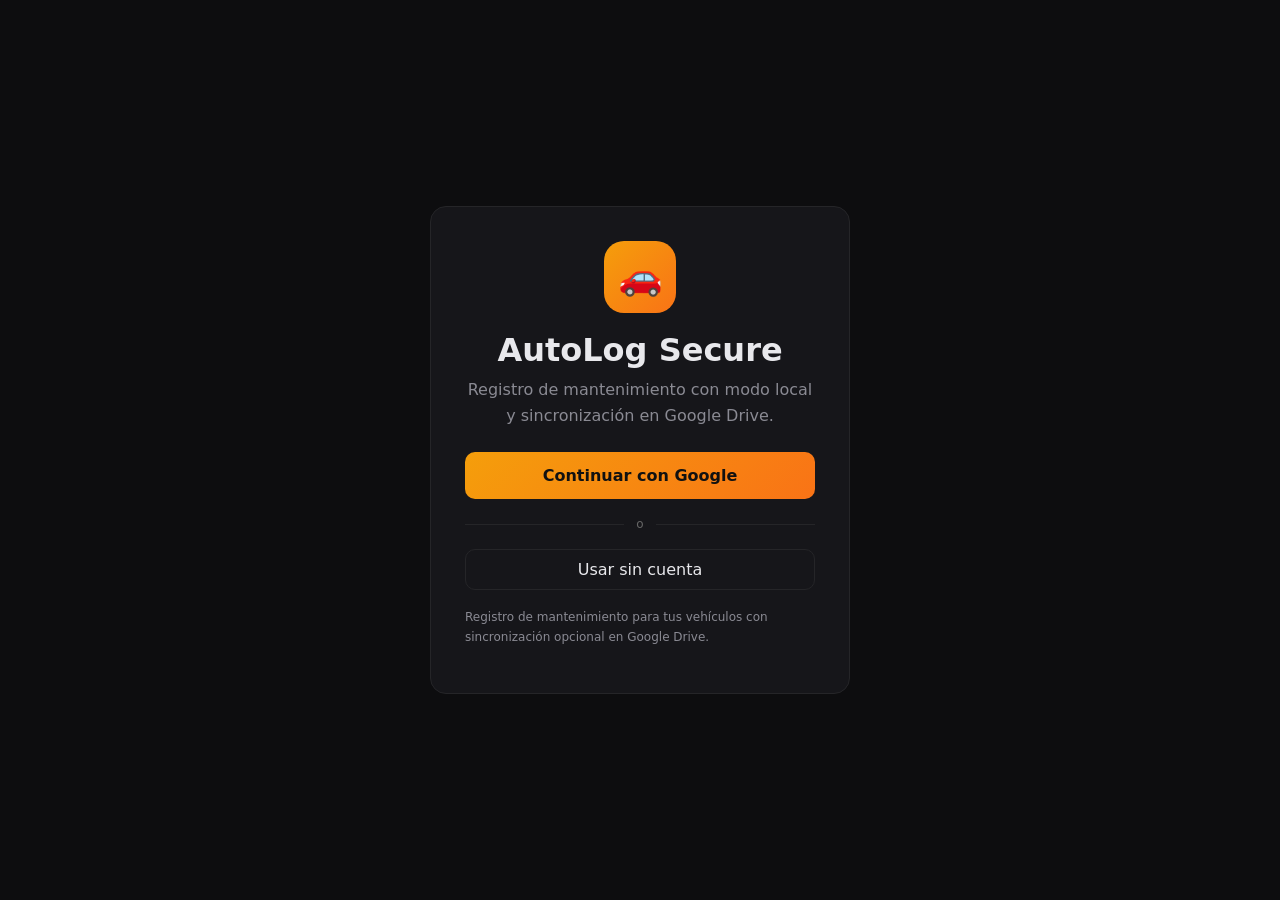
==== index.html @ 6765aedf "Add files via upload" ====
<!DOCTYPE html>
<html lang="es">
<head>
  <meta charset="UTF-8" />
  <meta name="viewport" content="width=device-width, initial-scale=1.0" />
  <title>AutoLog</title>
  <meta name="theme-color" content="#0d0d0f" />
  <meta name="mobile-web-app-capable" content="yes" />
  <meta name="apple-mobile-web-app-capable" content="yes" />
  <meta name="apple-mobile-web-app-status-bar-style" content="black-translucent" />
  <meta http-equiv="Content-Security-Policy" content="
    default-src 'self';
    script-src 'self' https://accounts.google.com;
    connect-src 'self' https://www.googleapis.com https://accounts.google.com https://oauth2.googleapis.com;
    style-src 'self' 'unsafe-inline';
    img-src 'self' data:;
    font-src 'self' data:;
    frame-src https://accounts.google.com;
    child-src https://accounts.google.com;
    object-src 'none';
    base-uri 'self';
    form-action 'self';
    frame-ancestors 'self';
    upgrade-insecure-requests;
  ">
  <link rel="manifest" href="./manifest.json" />
  <link rel="icon" type="image/png" sizes="192x192" href="./icon-192-custom.png" />
  <link rel="apple-touch-icon" href="./icon-192-custom.png" />
  <link rel="stylesheet" href="./autolog.css?v=6" />
  <script src="https://accounts.google.com/gsi/client" async defer></script>
</head>
<body>
  <div id="app"></div>
  <script type="module" src="./autolog.js?v=6"></script>
  <script>
    if ("serviceWorker" in navigator) {
      window.addEventListener("load", () => {
        navigator.serviceWorker.register("./service-worker.js").catch(console.error);
      });
    }
  </script>
</body>
</html>
---- autolog.css ----
* { box-sizing: border-box; }
:root {
  --bg: #0d0d0f;
  --panel: #16161a;
  --panel-2: #1e1e22;
  --border: #252528;
  --muted: #8a8a93;
  --text: #e8e8ec;
  --accent: #f59e0b;
  --accent-2: #f97316;
  --danger: #ef4444;
  --success: #10b981;
  --warn: #f59e0b;
}
html, body { margin: 0; padding: 0; background: var(--bg); color: var(--text); font-family: Inter, system-ui, -apple-system, Segoe UI, Roboto, sans-serif; }
button, input, select, textarea { font: inherit; }
button { cursor: pointer; }
a { color: inherit; }
.wrap { max-width: 1040px; margin: 0 auto; padding: 24px 20px 40px; }
.card { background: var(--panel); border: 1px solid var(--border); border-radius: 16px; }
.row { display: flex; gap: 12px; align-items: center; flex-wrap: wrap; }
.col { display: grid; gap: 14px; }
.btn { border: 1px solid var(--border); background: transparent; color: var(--text); border-radius: 10px; padding: 10px 14px; }
.btn:hover { background: #1a1a1e; }
.btn-primary { background: linear-gradient(135deg, var(--accent), var(--accent-2)); color: #111; border: 0; font-weight: 700; }
.btn-danger { color: #ffd5d5; border-color: #5a2323; background: #2a1010; }
.input, .select, .textarea { width: 100%; border-radius: 10px; border: 1px solid #2a2a2e; background: var(--panel-2); color: var(--text); padding: 11px 12px; }
.textarea { min-height: 84px; resize: vertical; }
.label { display: block; margin-bottom: 6px; color: var(--muted); font-size: 12px; text-transform: uppercase; letter-spacing: .06em; }
.nav { display: flex; gap: 6px; overflow: auto; }
.nav button { background: transparent; color: var(--muted); border: 0; border-radius: 8px; padding: 9px 14px; white-space: nowrap; }
.nav button.active { background: var(--panel-2); color: var(--accent); }
.syncbar { border-bottom: 1px solid #1e1e22; padding: 8px 20px; font-size: 12px; color: var(--muted); display: flex; gap: 10px; align-items: center; flex-wrap: wrap; min-height: 42px; }
.syncdot { width: 8px; height: 8px; border-radius: 50%; background: #666; }
.header { position: sticky; top: 0; z-index: 20; background: rgba(13,13,15,.95); backdrop-filter: blur(10px); border-bottom: 1px solid #1e1e22; }
.header-inner { max-width: 1040px; margin: 0 auto; min-height: 58px; display: flex; align-items: center; gap: 16px; padding: 0 20px; }
.logo { width: 30px; height: 30px; border-radius: 8px; background: linear-gradient(135deg, var(--accent), var(--accent-2)); display: grid; place-items: center; color: #111; font-weight: 900; }
.grid-2 { display: grid; grid-template-columns: repeat(2, minmax(0,1fr)); gap: 12px; }
.grid-3 { display: grid; grid-template-columns: repeat(3, minmax(0,1fr)); gap: 12px; }
.services { display: grid; grid-template-columns: repeat(auto-fill, minmax(220px,1fr)); gap: 12px; }
.service { padding: 14px; border-radius: 14px; background: var(--panel); border: 1px solid var(--border); }
.service.warn { border-color: #7a5110; background: #1b160d; }
.service.overdue { border-color: #7f2c2c; background: #1b1010; }
.badge { display: inline-block; padding: 4px 8px; font-size: 11px; border-radius: 999px; }
.badge-ok { background: #0d2016; color: var(--success); }
.badge-warn { background: #261c08; color: var(--warn); }
.badge-danger { background: #2a1010; color: var(--danger); }
.plate { font-family: ui-monospace, SFMono-Regular, Menlo, monospace; background: #252528; border-radius: 6px; padding: 4px 8px; font-size: 12px; }
.km { font-family: ui-monospace, SFMono-Regular, Menlo, monospace; color: var(--accent); font-size: 22px; font-weight: 800; }
.progress { height: 5px; background: #252528; border-radius: 999px; overflow: hidden; }
.progress > span { display: block; height: 100%; background: var(--accent); }
.muted { color: var(--muted); }
.login { min-height: 100vh; display: grid; place-items: center; padding: 24px; }
.login-card { width: min(420px, 100%); padding: 34px; }
.toast { position: fixed; right: 20px; bottom: 20px; z-index: 40; padding: 14px 16px; border-radius: 12px; border: 1px solid var(--border); background: var(--panel); box-shadow: 0 10px 40px rgba(0,0,0,.4); }
.toast.error { border-color: #6d2626; color: #ffbaba; }
.toast.success { border-color: #1d5b49; color: #aff5d8; }
.toast.warn { border-color: #6e4a12; color: #ffd58c; }
.table { display: grid; gap: 10px; }
.entry { padding: 16px; display: flex; gap: 14px; align-items: flex-start; justify-content: space-between; flex-wrap: wrap; }
.empty { padding: 48px 24px; text-align: center; color: var(--muted); }
.small { font-size: 12px; }
hr.sep { border: 0; border-top: 1px solid var(--border); margin: 0; }
@media (max-width: 760px) {
  .grid-2, .grid-3 { grid-template-columns: 1fr; }
  .header-inner { align-items: flex-start; padding-top: 10px; padding-bottom: 10px; }
}
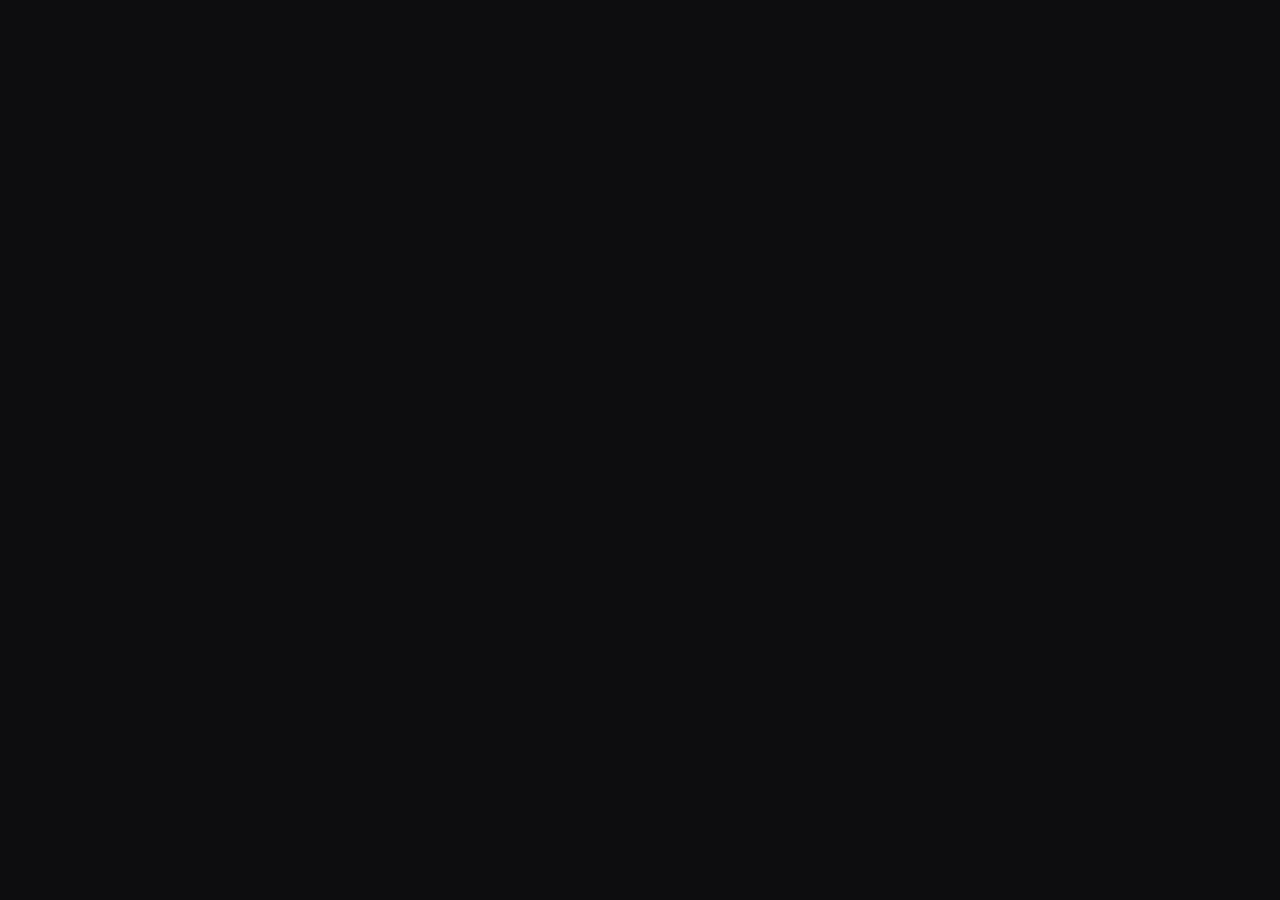
==== commit ef1f8539: "Add files via upload" ====
--- a/index.html
+++ b/index.html
@@ -26,12 +26,12 @@
   <link rel="manifest" href="./manifest.json" />
   <link rel="icon" type="image/png" sizes="192x192" href="./icon-192-custom.png" />
   <link rel="apple-touch-icon" href="./icon-192-custom.png" />
-  <link rel="stylesheet" href="./autolog.css?v=6" />
+  <link rel="stylesheet" href="./autolog.css?v=13" />
   <script src="https://accounts.google.com/gsi/client" async defer></script>
 </head>
 <body>
   <div id="app"></div>
-  <script type="module" src="./autolog.js?v=6"></script>
+  <script type="module" src="./autolog.js?v=13"></script>
   <script>
     if ("serviceWorker" in navigator) {
       window.addEventListener("load", () => {
--- a/autolog.css
+++ b/autolog.css
@@ -63,5 +63,207 @@
 hr.sep { border: 0; border-top: 1px solid var(--border); margin: 0; }
 @media (max-width: 760px) {
   .grid-2, .grid-3 { grid-template-columns: 1fr; }
+  .fuel-grid { grid-template-columns: 1fr; }
   .header-inner { align-items: flex-start; padding-top: 10px; padding-bottom: 10px; }
 }
+
+
+.dashboard-duo {
+  display: grid;
+  grid-template-columns: repeat(2, minmax(0,1fr));
+  gap: 12px;
+  margin-bottom: 20px;
+}
+.stat-card {
+  padding: 18px;
+}
+.stat-label {
+  color: var(--muted);
+  font-size: 12px;
+  text-transform: uppercase;
+  letter-spacing: .06em;
+  margin-bottom: 10px;
+}
+.stat-value {
+  font-size: 28px;
+  font-weight: 800;
+  margin-bottom: 6px;
+}
+.date-row {
+  padding: 12px 0;
+  border-top: 1px solid var(--border);
+}
+.date-row:first-child {
+  border-top: 0;
+  padding-top: 0;
+}
+.danger-text {
+  color: var(--danger);
+}
+@media (max-width: 760px) {
+  .dashboard-duo {
+    grid-template-columns: 1fr;
+  }
+}
+
+
+.btn-install {
+  border-color: #5d4a16;
+  color: #ffd58c;
+  background: #17140c;
+}
+.btn-install:hover {
+  background: #221b0e;
+}
+
+
+.grid-3 { display:grid; grid-template-columns: repeat(3, minmax(0,1fr)); gap:12px; }
+
+.fuel-entry-card,
+.fuel-chart-card,
+.fuel-panel {
+  padding: 18px;
+  margin-bottom: 20px;
+}
+
+.fuel-grid {
+  display: grid;
+  grid-template-columns: repeat(4, minmax(0,1fr));
+  gap: 12px;
+}
+
+.fuel-box {
+  background: #1b1b1f;
+  border: 1px solid var(--border);
+  border-radius: 14px;
+  padding: 14px;
+}
+
+.fuel-latest { margin-top: 12px; }
+
+.fuel-chart {
+  display: flex;
+  align-items: end;
+  gap: 10px;
+  min-height: 190px;
+  padding-top: 8px;
+  overflow-x: auto;
+}
+
+.fuel-bar-wrap {
+  min-width: 56px;
+  display: flex;
+  flex-direction: column;
+  align-items: center;
+  gap: 6px;
+}
+
+.fuel-bar {
+  width: 30px;
+  border-radius: 10px 10px 4px 4px;
+  background: linear-gradient(180deg, #22c55e, #16a34a);
+  box-shadow: inset 0 1px 0 rgba(255,255,255,.1);
+}
+
+.fuel-bar-label {
+  font-size: 12px;
+  font-weight: 700;
+}
+
+.fuel-bar-date {
+  font-size: 11px;
+  color: var(--muted);
+  text-align: center;
+}
+
+@media (max-width: 900px) {
+  .fuel-grid {
+    grid-template-columns: repeat(2, minmax(0,1fr));
+  }
+}
+
+
+.danger-menu {
+  position: relative;
+}
+.danger-menu summary {
+  list-style: none;
+}
+.danger-menu summary::-webkit-details-marker {
+  display: none;
+}
+.subtle-danger {
+  opacity: .7;
+}
+.danger-pop {
+  position: absolute;
+  right: 0;
+  top: calc(100% + 6px);
+  background: var(--panel);
+  border: 1px solid var(--border);
+  border-radius: 12px;
+  padding: 8px;
+  min-width: 180px;
+  z-index: 15;
+  box-shadow: 0 10px 30px rgba(0,0,0,.35);
+}
+
+
+.reminder-summary {
+  display:grid;
+  grid-template-columns: repeat(3, minmax(0,1fr));
+  gap:12px;
+  margin-bottom: 18px;
+}
+
+.reminder-card {
+  padding: 16px;
+}
+
+.reminder-badge {
+  padding: 6px 10px;
+  border-radius: 999px;
+  font-size: 12px;
+  font-weight: 700;
+  white-space: nowrap;
+}
+
+.reminder-badge.overdue {
+  background:#2a1010;
+  color:#ef4444;
+}
+
+.reminder-badge.soon {
+  background:#261c08;
+  color:#f59e0b;
+}
+
+.reminder-badge.missing {
+  background:#1e1e22;
+  color:#c4c4cc;
+}
+
+.reminder-badge.ok {
+  background:#0d2016;
+  color:#10b981;
+}
+
+.reminder-card.overdue {
+  border-color:#7f2c2c;
+  background:#1b1010;
+}
+
+.reminder-card.soon {
+  border-color:#7a5110;
+  background:#1b160d;
+}
+
+.reminder-card.missing {
+  border-color:#3a3a42;
+}
+
+@media (max-width: 760px) {
+  .reminder-summary {
+    grid-template-columns: 1fr;
+  }
+}
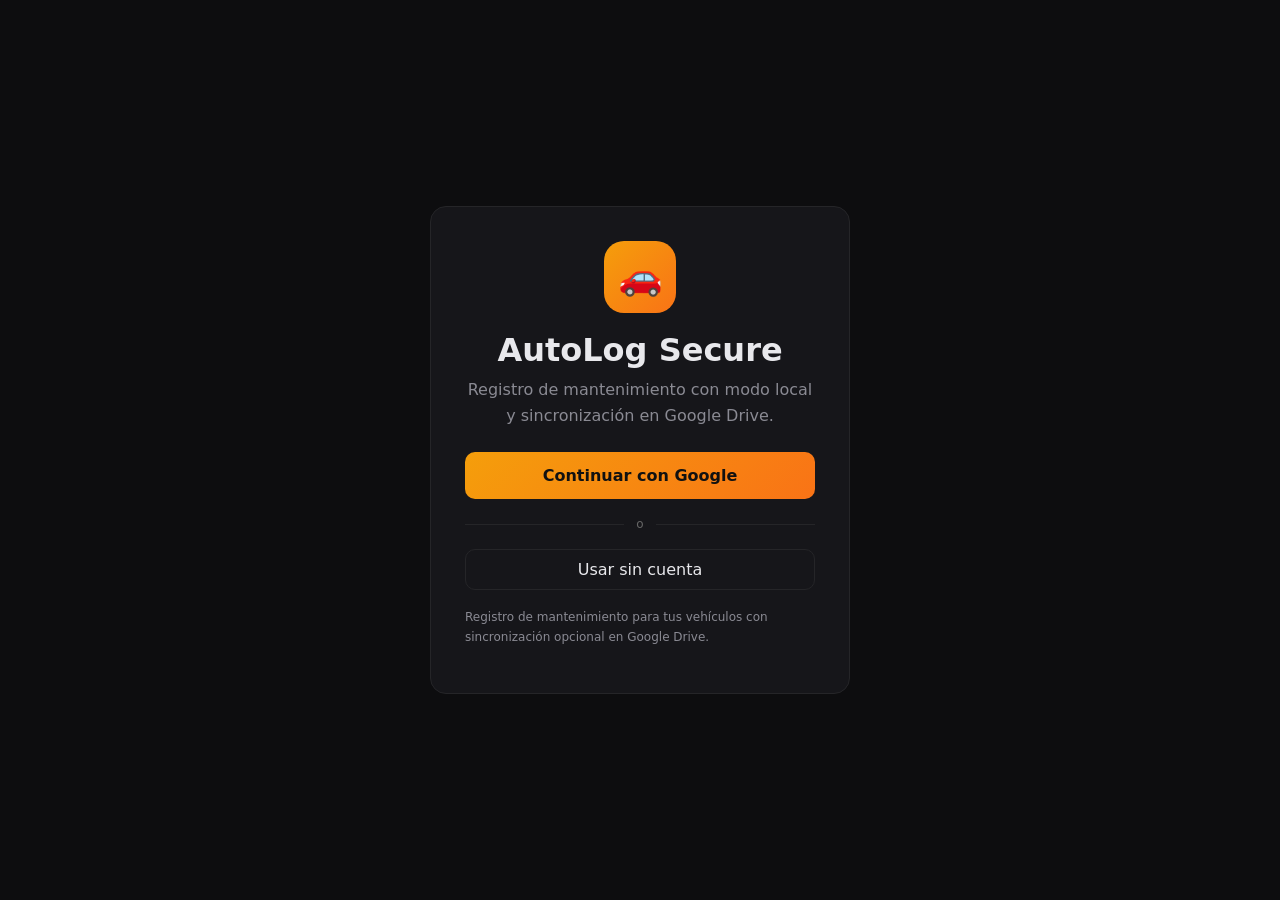
==== commit 448682d8: "Add files via upload" ====
--- a/index.html
+++ b/index.html
@@ -26,12 +26,12 @@
   <link rel="manifest" href="./manifest.json" />
   <link rel="icon" type="image/png" sizes="192x192" href="./icon-192-custom.png" />
   <link rel="apple-touch-icon" href="./icon-192-custom.png" />
-  <link rel="stylesheet" href="./autolog.css?v=13" />
+  <link rel="stylesheet" href="./autolog.css?v=9" />
   <script src="https://accounts.google.com/gsi/client" async defer></script>
 </head>
 <body>
   <div id="app"></div>
-  <script type="module" src="./autolog.js?v=13"></script>
+  <script type="module" src="./autolog.js?v=9"></script>
   <script>
     if ("serviceWorker" in navigator) {
       window.addEventListener("load", () => {
--- a/autolog.css
+++ b/autolog.css
@@ -63,7 +63,6 @@
 hr.sep { border: 0; border-top: 1px solid var(--border); margin: 0; }
 @media (max-width: 760px) {
   .grid-2, .grid-3 { grid-template-columns: 1fr; }
-  .fuel-grid { grid-template-columns: 1fr; }
   .header-inner { align-items: flex-start; padding-top: 10px; padding-bottom: 10px; }
 }
 
@@ -115,155 +114,3 @@
 .btn-install:hover {
   background: #221b0e;
 }
-
-
-.grid-3 { display:grid; grid-template-columns: repeat(3, minmax(0,1fr)); gap:12px; }
-
-.fuel-entry-card,
-.fuel-chart-card,
-.fuel-panel {
-  padding: 18px;
-  margin-bottom: 20px;
-}
-
-.fuel-grid {
-  display: grid;
-  grid-template-columns: repeat(4, minmax(0,1fr));
-  gap: 12px;
-}
-
-.fuel-box {
-  background: #1b1b1f;
-  border: 1px solid var(--border);
-  border-radius: 14px;
-  padding: 14px;
-}
-
-.fuel-latest { margin-top: 12px; }
-
-.fuel-chart {
-  display: flex;
-  align-items: end;
-  gap: 10px;
-  min-height: 190px;
-  padding-top: 8px;
-  overflow-x: auto;
-}
-
-.fuel-bar-wrap {
-  min-width: 56px;
-  display: flex;
-  flex-direction: column;
-  align-items: center;
-  gap: 6px;
-}
-
-.fuel-bar {
-  width: 30px;
-  border-radius: 10px 10px 4px 4px;
-  background: linear-gradient(180deg, #22c55e, #16a34a);
-  box-shadow: inset 0 1px 0 rgba(255,255,255,.1);
-}
-
-.fuel-bar-label {
-  font-size: 12px;
-  font-weight: 700;
-}
-
-.fuel-bar-date {
-  font-size: 11px;
-  color: var(--muted);
-  text-align: center;
-}
-
-@media (max-width: 900px) {
-  .fuel-grid {
-    grid-template-columns: repeat(2, minmax(0,1fr));
-  }
-}
-
-
-.danger-menu {
-  position: relative;
-}
-.danger-menu summary {
-  list-style: none;
-}
-.danger-menu summary::-webkit-details-marker {
-  display: none;
-}
-.subtle-danger {
-  opacity: .7;
-}
-.danger-pop {
-  position: absolute;
-  right: 0;
-  top: calc(100% + 6px);
-  background: var(--panel);
-  border: 1px solid var(--border);
-  border-radius: 12px;
-  padding: 8px;
-  min-width: 180px;
-  z-index: 15;
-  box-shadow: 0 10px 30px rgba(0,0,0,.35);
-}
-
-
-.reminder-summary {
-  display:grid;
-  grid-template-columns: repeat(3, minmax(0,1fr));
-  gap:12px;
-  margin-bottom: 18px;
-}
-
-.reminder-card {
-  padding: 16px;
-}
-
-.reminder-badge {
-  padding: 6px 10px;
-  border-radius: 999px;
-  font-size: 12px;
-  font-weight: 700;
-  white-space: nowrap;
-}
-
-.reminder-badge.overdue {
-  background:#2a1010;
-  color:#ef4444;
-}
-
-.reminder-badge.soon {
-  background:#261c08;
-  color:#f59e0b;
-}
-
-.reminder-badge.missing {
-  background:#1e1e22;
-  color:#c4c4cc;
-}
-
-.reminder-badge.ok {
-  background:#0d2016;
-  color:#10b981;
-}
-
-.reminder-card.overdue {
-  border-color:#7f2c2c;
-  background:#1b1010;
-}
-
-.reminder-card.soon {
-  border-color:#7a5110;
-  background:#1b160d;
-}
-
-.reminder-card.missing {
-  border-color:#3a3a42;
-}
-
-@media (max-width: 760px) {
-  .reminder-summary {
-    grid-template-columns: 1fr;
-  }
-}
